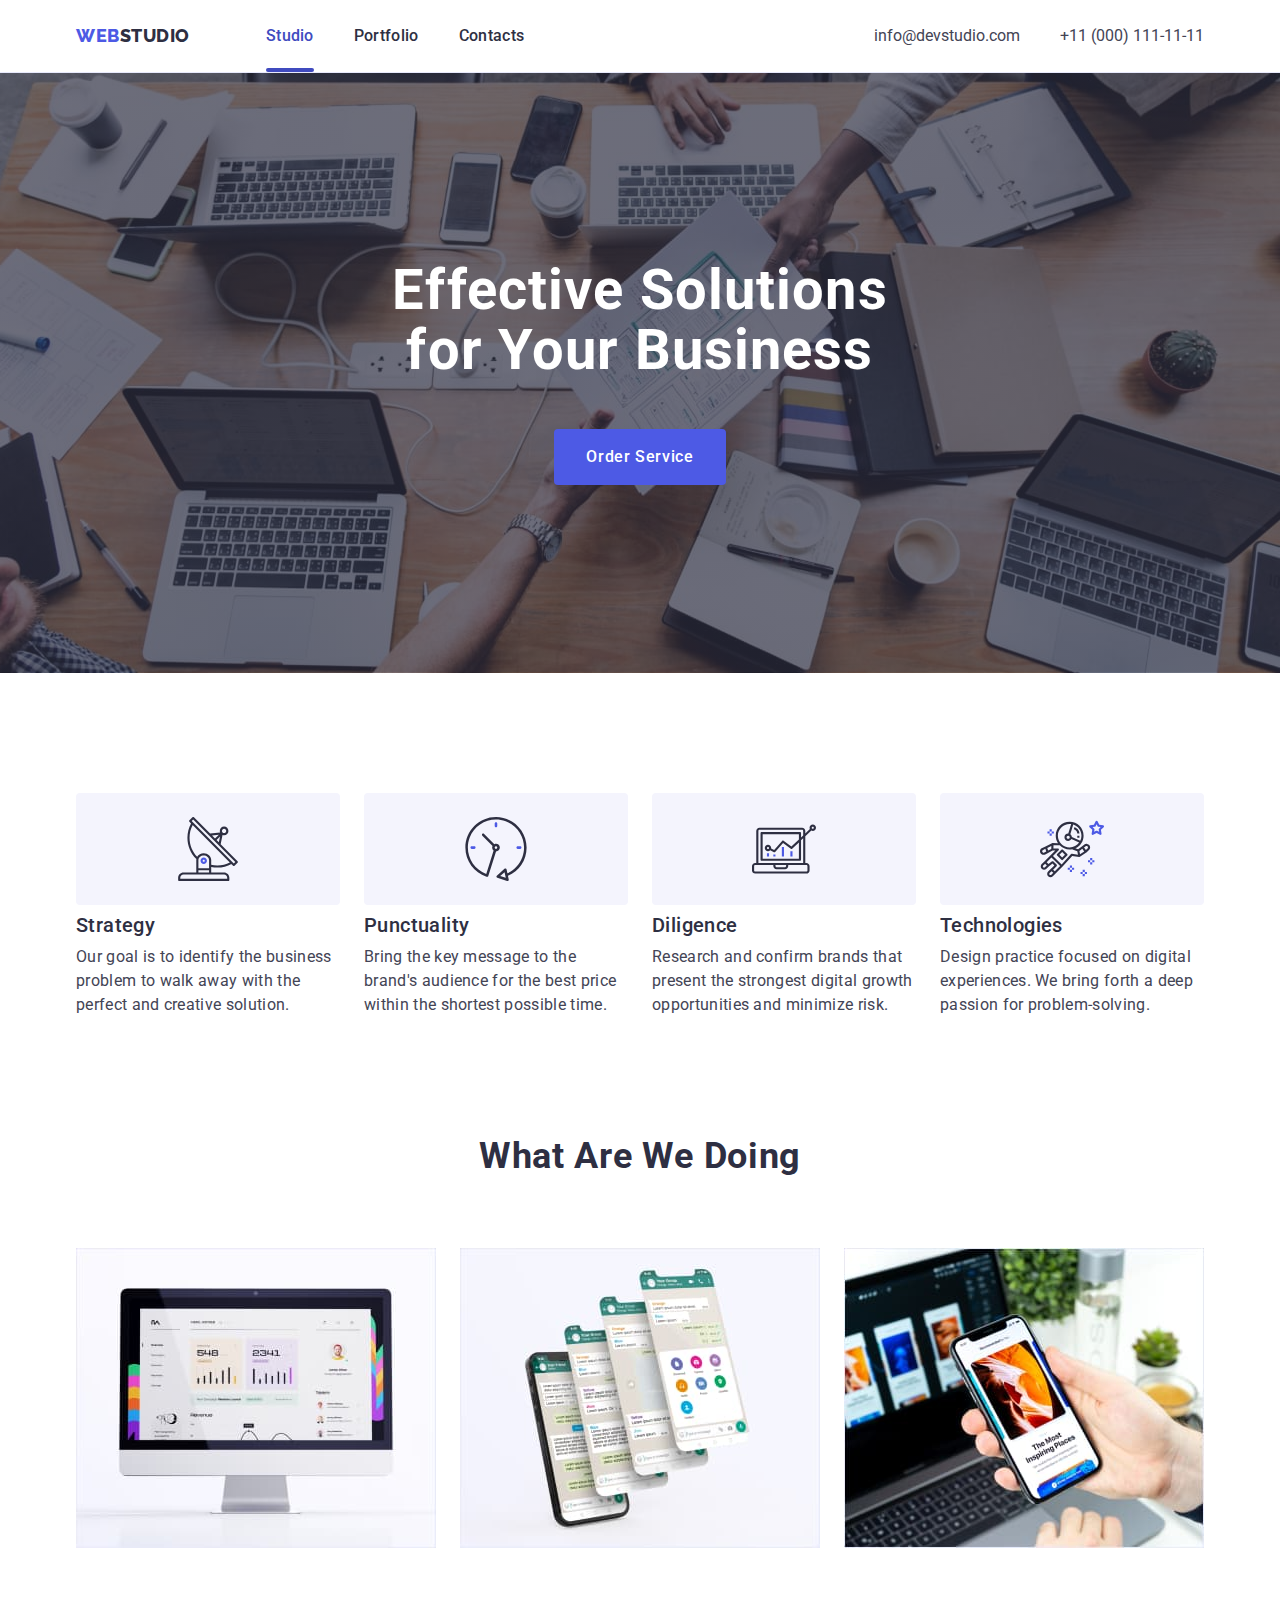
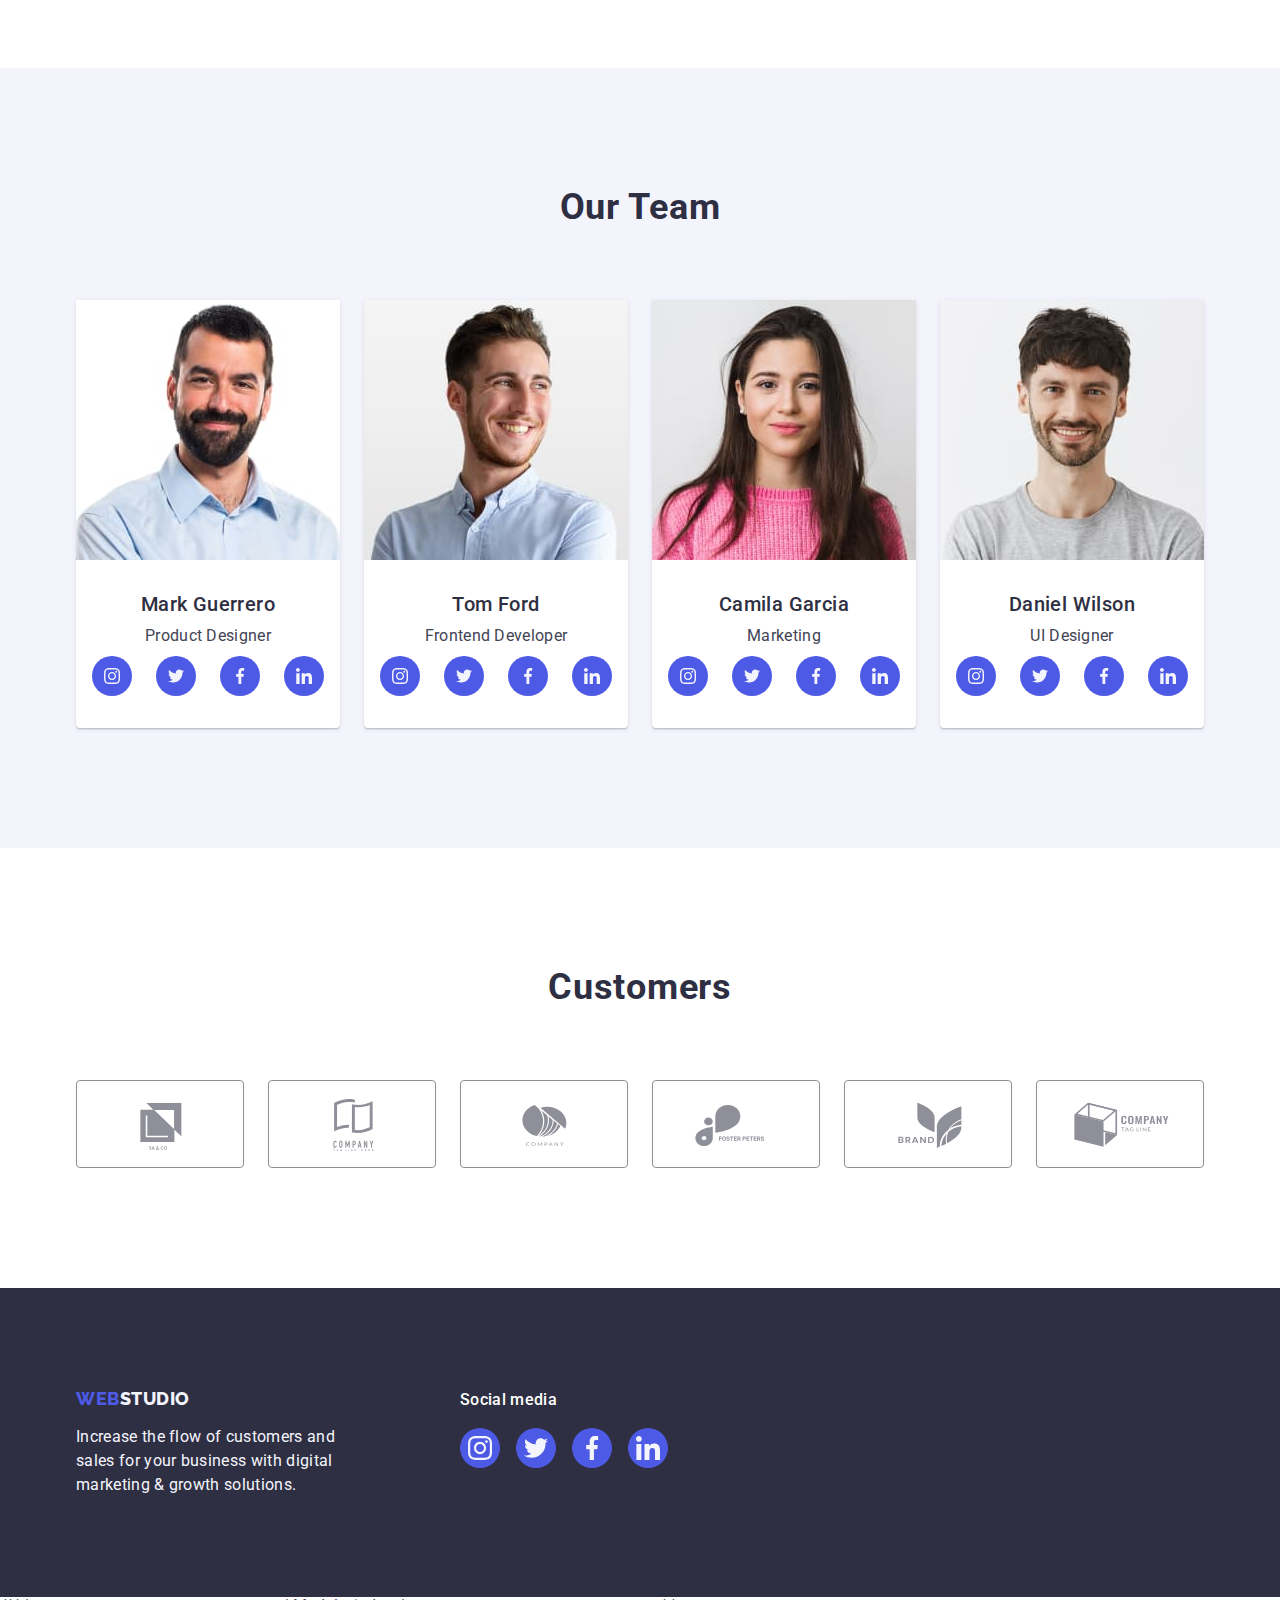
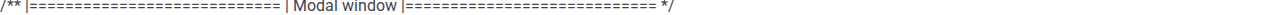
==== index.html @ df7f380c "Initial commit" ====
<!DOCTYPE html>
<html lang="en">
  <head>
    <meta charset="UTF-8" />
    <meta http-equiv="X-UA-Compatible" content="IE=edge" />
    <meta name="viewport" content="width=device-width, initial-scale=1.0" />
    <link
      rel="stylesheet"
      href="https://cdn.jsdelivr.net/npm/modern-normalize@1.1.0/modern-normalize.min.css"
    />
    <link rel="stylesheet" href="./css/styles.css" />
    <link rel="preconnect" href="https://fonts.googleapis.com" />
    <link rel="preconnect" href="https://fonts.gstatic.com" crossorigin />
    <link
      href="https://fonts.googleapis.com/css2?family=Raleway:wght@800&family=Roboto:wght@400;500;700&display=swap"
      rel="stylesheet"
    />
    <title>Document</title>
  </head>
  <body class="main-color">
    <!-- Шапка -->
    <header class="header">
      <div class="header-flex container">
        <nav class="header-nav-flex">
          <a class="logo link logo-header" href="./index.html"
            >Web<span class="logo-clr-dark">Studio</span></a
          >
          <ul class="list link header-item">
            <li class="header-item">
              <a class="link-style link current" href="./index.html">Studio</a>
            </li>
            <li class="header-item">
              <a class="link-style link" href="./portfolio.html">Portfolio</a>
            </li>
            <li class="header-item">
              <a class="link-style link" href="">Contacts</a>
            </li>
          </ul>
        </nav>

        <address>
          <ul class="list address">
            <li>
              <a class="adr-style link" href="mailto:info@devstudio.com"
                >info@devstudio.com</a
              >
            </li>
            <li>
              <a class="adr-style link" href="tel:+110001111111"
                >+11 (000) 111-11-11</a
              >
            </li>
          </ul>
        </address>
      </div>
    </header>
    <main>
      <!-- Банер -->
      <section class="hero">
        <div class="hero-block container">
          <h1 class="first-hdr">Effective Solutions for Your Business</h1>
          <button data-modal-open class="btn-hero" type="button">
            Order Service
          </button>
        </div>
      </section>
      <!-- Достоинства -->
      <section class="dignity">
        <div class="container">
          <h2 hidden>Dignity</h2>
          <ul class="list dignity-item">
            <li class="dignity-item-list">
              <div class="dignity-icons">
                <svg width="64" height="64">
                  <use href="./images/icons.svg#antenna"></use>
                </svg>
              </div>
              <h3 class="dignity-hdr">Strategy</h3>
              <p class="dignity-txt">
                Our goal is to identify the business problem to walk away with
                the perfect and creative solution.
              </p>
            </li>
            <li class="dignity-item-list">
              <div class="dignity-icons">
                <svg width="64" height="64">
                  <use href="./images/icons.svg#clock"></use>
                </svg>
              </div>
              <h3 class="dignity-hdr">Punctuality</h3>
              <p class="dignity-txt">
                Bring the key message to the brand's audience for the best price
                within the shortest possible time.
              </p>
            </li>
            <li class="dignity-item-list">
              <div class="dignity-icons">
                <svg width="64" height="64">
                  <use href="./images/icons.svg#diagram"></use>
                </svg>
              </div>
              <h3 class="dignity-hdr">Diligence</h3>
              <p class="dignity-txt">
                Research and confirm brands that present the strongest digital
                growth opportunities and minimize risk.
              </p>
            </li>
            <li class="dignity-item-list">
              <div class="dignity-icons">
                <svg width="64" height="64">
                  <use href="./images/icons.svg#astronaut"></use>
                </svg>
              </div>
              <h3 class="dignity-hdr">Technologies</h3>
              <p class="dignity-txt">
                Design practice focused on digital experiences. We bring forth a
                deep passion for problem-solving.
              </p>
            </li>
          </ul>
        </div>
      </section>
      <!-- Наши работы -->
      <section class="bgr-clr-first works">
        <div class="container">
          <h2 class="second-hdr">What are we doing</h2>
          <ul class="list list-works">
            <li class="list-works-item">
              <img src="./images/img1.jpg" alt="image1" width="360" />
            </li>
            <li class="list-works-item">
              <img src="./images/img2.jpg" alt="image2" width="360" />
            </li>
            <li class="list-works-item">
              <img src="./images/img3.jpg" alt="image3" width="360" />
            </li>
          </ul>
        </div>
      </section>
      <!-- Наша команда -->
      <section class="team-bgr">
        <div class="container team-container">
          <h2 class="second-hdr">Our Team</h2>
          <ul class="list team-list">
            <li class="team-item">
              <img src="./images/imgteam1.jpg" alt="img1" width="264" />
              <div class="work-card">
                <h3 class="team">Mark Guerrero</h3>
                <p class="team-job">Product Designer</p>
                <ul class="list social-list-icon">
                  <li class="social-icon-list">
                    <a class="link social-icon" href="">
                      <svg class="social-icon-svg" width="16" height="16">
                        <use href="./images/icons.svg#instagram"></use>
                      </svg>
                    </a>
                  </li>
                  <li class="social-icon-list">
                    <a class="link social-icon" href="">
                      <svg class="social-icon-svg" width="16" height="16">
                        <use href="./images/icons.svg#twitter"></use>
                      </svg>
                    </a>
                  </li>
                  <li class="social-icon-list">
                    <a class="link social-icon" href="">
                      <svg class="social-icon-svg" width="16" height="16">
                        <use href="./images/icons.svg#facebook"></use>
                      </svg>
                    </a>
                  </li>
                  <li class="social-icon-list">
                    <a class="link social-icon" href="">
                      <svg class="social-icon-svg" width="16" height="16">
                        <use href="./images/icons.svg#linkedin"></use>
                      </svg>
                    </a>
                  </li>
                </ul>
              </div>
            </li>
            <li class="team-item">
              <img src="./images/imgteam2.jpg" alt="img2" width="264" />
              <div class="work-card">
                <h3 class="team">Tom Ford</h3>
                <p class="team-job">Frontend Developer</p>
                <ul class="list social-list-icon">
                  <li class="social-icon-list">
                    <a class="link social-icon" href="">
                      <svg class="social-icon-svg" width="16" height="16">
                        <use href="./images/icons.svg#instagram"></use>
                      </svg>
                    </a>
                  </li>
                  <li class="social-icon-list">
                    <a class="link social-icon" href="">
                      <svg class="social-icon-svg" width="16" height="16">
                        <use href="./images/icons.svg#twitter"></use>
                      </svg>
                    </a>
                  </li>
                  <li class="social-icon-list">
                    <a class="link social-icon" href="">
                      <svg class="social-icon-svg" width="16" height="16">
                        <use href="./images/icons.svg#facebook"></use>
                      </svg>
                    </a>
                  </li>
                  <li class="social-icon-list">
                    <a class="link social-icon" href="">
                      <svg class="social-icon-svg" width="16" height="16">
                        <use href="./images/icons.svg#linkedin"></use>
                      </svg>
                    </a>
                  </li>
                </ul>
              </div>
            </li>
            <li class="team-item">
              <img src="./images/imgteam3.jpg" alt="img3" width="264" />
              <div class="work-card">
                <h3 class="team">Camila Garcia</h3>
                <p class="team-job">Marketing</p>
                <ul class="list social-list-icon">
                  <li class="social-icon-list">
                    <a class="link social-icon" href="">
                      <svg class="social-icon-svg" width="16" height="16">
                        <use href="./images/icons.svg#instagram"></use>
                      </svg>
                    </a>
                  </li>
                  <li class="social-icon-list">
                    <a class="link social-icon" href="">
                      <svg class="social-icon-svg" width="16" height="16">
                        <use href="./images/icons.svg#twitter"></use>
                      </svg>
                    </a>
                  </li>
                  <li class="social-icon-list">
                    <a class="link social-icon" href="">
                      <svg class="social-icon-svg" width="16" height="16">
                        <use href="./images/icons.svg#facebook"></use>
                      </svg>
                    </a>
                  </li>
                  <li class="social-icon-list">
                    <a class="link social-icon" href="">
                      <svg class="social-icon-svg" width="16" height="16">
                        <use href="./images/icons.svg#linkedin"></use>
                      </svg>
                    </a>
                  </li>
                </ul>
              </div>
            </li>
            <li class="team-item">
              <img src="./images/imgteam4.jpg" alt="img4" width="264" />
              <div class="work-card">
                <h3 class="team">Daniel Wilson</h3>
                <p class="team-job">UI Designer</p>
                <ul class="list social-list-icon">
                  <li class="social-icon-list">
                    <a class="link social-icon" href="">
                      <svg class="social-icon-svg" width="16" height="16">
                        <use href="./images/icons.svg#instagram"></use>
                      </svg>
                    </a>
                  </li>
                  <li class="social-icon-list">
                    <a class="link social-icon" href="">
                      <svg class="social-icon-svg" width="16" height="16">
                        <use href="./images/icons.svg#twitter"></use>
                      </svg>
                    </a>
                  </li>
                  <li class="social-icon-list">
                    <a class="link social-icon" href="">
                      <svg class="social-icon-svg" width="16" height="16">
                        <use href="./images/icons.svg#facebook"></use>
                      </svg>
                    </a>
                  </li>
                  <li class="social-icon-list">
                    <a class="link social-icon" href="">
                      <svg class="social-icon-svg" width="16" height="16">
                        <use href="./images/icons.svg#linkedin"></use>
                      </svg>
                    </a>
                  </li>
                </ul>
              </div>
            </li>
          </ul>
        </div>
      </section>
      <section class="customers">
        <div class="container">
          <h2 class="second-hdr">Customers</h2>
          <ul class="list customers-list">
            <li class="castomers-list-icon">
              <a class="link customers-icon" href="">
                <svg class="customers-svg" width="104" height="56">
                  <use href="./images/icons.svg#Company1"></use>
                </svg>
              </a>
            </li>
            <li class="castomers-list-icon">
              <a class="link customers-icon" href="">
                <svg class="customers-svg" width="104" height="56">
                  <use href="./images/icons.svg#Company2"></use>
                </svg>
              </a>
            </li>
            <li class="castomers-list-icon">
              <a class="link customers-icon" href="">
                <svg class="customers-svg" width="104" height="56">
                  <use href="./images/icons.svg#Company3"></use>
                </svg>
              </a>
            </li>
            <li class="castomers-list-icon">
              <a class="link customers-icon" href="">
                <svg class="customers-svg" width="104" height="56">
                  <use href="./images/icons.svg#Company4"></use>
                </svg>
              </a>
            </li>
            <li class="castomers-list-icon">
              <a class="link customers-icon" href="">
                <svg class="customers-svg" width="104" height="56">
                  <use href="./images/icons.svg#Company5"></use>
                </svg>
              </a>
            </li>
            <li class="castomers-list-icon">
              <a class="link customers-icon" href="">
                <svg class="customers-svg" width="104" height="56">
                  <use href="./images/icons.svg#Company6"></use>
                </svg>
              </a>
            </li>
          </ul>
        </div>
      </section>
    </main>
    <!-- Footer -->
    <footer class="footer-bgr">
      <div class="footer-container-style container">
        <div class="footer-style">
          <a class="logo link logo-ftr" href="./index.html"
            >Web<span class="logo-clr-light">Studio</span></a
          >
          <p class="ftr-text">
            Increase the flow of customers and sales for your business with
            digital marketing & growth solutions.
          </p>
        </div>
        <div>
          <p class="social-ftr">Social media</p>
          <ul class="list footer-social-list-icon">
            <li class="foter-social-icon-list">
              <a class="link footer-social-icon" href="">
                <svg class="svg" width="24" height="24">
                  <use href="./images/icons.svg#instagram"></use>
                </svg>
              </a>
            </li>
            <li class="foter-social-icon-list">
              <a class="link footer-social-icon" href="">
                <svg class="svg" width="24" height="24">
                  <use href="./images/icons.svg#twitter"></use>
                </svg>
              </a>
            </li>
            <li class="foter-social-icon-list">
              <a class="link footer-social-icon" href="">
                <svg class="svg" width="24" height="24">
                  <use href="./images/icons.svg#facebook"></use>
                </svg>
              </a>
            </li>
            <li class="foter-social-icon-list">
              <a class="link footer-social-icon" href="">
                <svg class="svg" width="24" height="24">
                  <use href="./images/icons.svg#linkedin"></use>
                </svg>
              </a>
            </li>
          </ul>
        </div>
      </div>
    </footer>
    /** 
    |============================ 
    | Modal window
    |============================ 
    */

    <div class="backdrop is-hidden" data-modal>
      <div class="modal">
        <button class="modal-btn-close" type="button" data-modal-close>
          <svg class="modal-btn-close-icon" width="8" height="8">
            <use href="./images/icons.svg#modal"></use>
          </svg>
        </button>
      </div>
    </div>
    <script src="./js/modal.js"></script>
  </body>
</html>
---- css/styles.css ----
:root {
  --logo-clr-blue: #4d5ae5;
  --main-color: #2e2f42;
  --second-color-site: #434455;
  --logo-clr-light: #f4f4fd;
  --bgrond-hdr: #fff;
  --second-color: #434455;
  --first-hdr-crl: #ffffff;
  --nav-hover: #404bbf;
  --btn-hero: #4d5ae5;
  --shadow-btn-hero: rgba(0, 0, 0, 0.15);
  --header-border: #e7e9fc;
  --btn-hero-text: #fff;
  --btn-hero-hover: #404bbf;
  --backgrnd-site: #fff;
  --portfolio-btn-txt: #4d5ae5;
  --portfolio-btn: #f4f4fd;
  --portfolio-btn-border: #e7e9fc;
  --portfolio-btn-hover-bgr: #404bbf;
  --portfolio-btn-hover-clr: #fff;
  --portfolio-btn-shadow-1: rgba(0, 0, 0, 0.1);
  --portfolio-btn-shadow-2: rgba(0, 0, 0, 0.08);
  --portfolio-btn-shadow-3: rgba(0, 0, 0, 0.12);
  --profect-cards-bgr: #fff;
  --portfolio-bgr: #fff;
  --project-cards-border: #e7e9fc;
  --gradient-hero: rgba(46, 47, 66, 0.7);
  --social-footer: #fff;
  --social-footer-icons: #f4f4fd;
  --social-icons-bgr: #4d5ae5;
  --timing-animatiom: 250ms cubic-bezier(0.4, 0, 0.2, 1);
}
body {
  font-family: 'Roboto', sans-serif;
  background-color: var(--backgrnd-site);
  color: var(--second-color-site);
}
.container {
  width: 1158px;
  padding-left: 15px;
  padding-right: 15px;
  margin-left: auto;
  margin-right: auto;
}
/* RESET */
.logo {
  text-decoration: none;
}
.list {
  text-decoration: none;
  list-style: none;
}
.link {
  text-decoration: none;
  color: currentColor;
}
.adr-style {
  text-decoration: none;
  font-style: normal;
}
h1,
h2,
h3,
h4,
h5,
h6,
p,
ul,
li {
  margin: 0;
  padding: 0;
}
img {
  display: block;
}
/* Header */
.logo {
  color: var(--logo-clr-blue);
  font-family: 'Raleway', sans-serif;
  font-weight: 800;
  font-size: 18px;
  line-height: 1.17;
  align-items: center;
  text-transform: uppercase;
  letter-spacing: 0.03em;
}
.logo-header {
  margin-right: 76px;
  padding: 24px 0;
}
.logo-clr-dark {
  color: var(--main-color);
  letter-spacing: 0.03em;
}

.header {
  background-color: var(--bgrond-hdr);
  border-bottom: 1px solid var(--header-border);
  box-shadow: 0px 2px 1px rgba(46, 47, 66, 0.08),
    0px 1px 1px rgba(46, 47, 66, 0.16), 0px 1px 6px rgba(46, 47, 66, 0.08);
}

.header-item {
  position: relative;
  list-style: none;
  font-weight: 500;
  font-size: 16px;
  line-height: 1.5;
  letter-spacing: 0.02em;
  display: flex;
  flex-direction: row;
  gap: 40px;
}

.link-style {
  color: var(--main-color);
  padding: 24px 0;
  transition: color var(--timing-animatiom);
}


.link-style:hover,
.link-style:focus {
  color: var(--nav-hover);
}
.link-style::after {
  content: '';
  position: absolute;
  bottom: 0;
  left: 0;
  display: block;
  width: 100%;
  height: 4px;
  border-radius: 4px;
  transition: color var(--timing-animatiom);
}

.link-style.current{
 color: var(--nav-hover);
}

.link-style.current::after,
.link-style:focus:after {
  background-color: var(--nav-hover);
}

.adr-style {
  padding: 24px 0;
  transition: color var(--timing-animatiom);
}

.address {
  color: var(--second-color-site);
  font-weight: 400;
  font-size: 16px;
  display: flex;
  gap: 40px;
}
.adr-style:hover,
.adr-style:focus {
  color: var(--nav-hover);
}

.header-flex {
  display: flex;
  justify-content: space-between;
  align-items: center;
}
.header-nav-flex {
  display: flex;
  flex-direction: row;
  align-items: center;
}

/* Hero */
.hero {
  padding: 188px 0;
  background-image: linear-gradient(
      rgba(46, 47, 66, 0.7),
      rgba(46, 47, 66, 0.7)
    ),
    url(../images/people-office.jpg);
  background-repeat: no-repeat;
  margin-left: auto;
  margin-right: auto;
  max-width: 1440px;
  background-position: center;
  background-size: cover;
}
.first-hdr {
  font-weight: 700;
  font-size: 56px;
  line-height: 1.07;
  color: var(--first-hdr-crl);
  max-width: 496px;
  text-align: center;
  letter-spacing: 0.02em;
  margin-bottom: 48px;
  margin-left: auto;
  margin-right: auto;
}
.btn-hero {
  background-color: var(--btn-hero);
  border: none;
  border-radius: 4px;
  cursor: pointer;
  color: var(--btn-hero-text);
  font-weight: 500;
  font-size: 16px;
  line-height: 24px;
  font-family: inherit;
  align-items: center;
  letter-spacing: 0.04em;
  display: block;
  padding: 16px 32px;
  gap: 10px;
  margin-right: auto;
  margin-left: auto;
  min-width: 169px;
  height: 56px;
  transition: background-color var(--timing-animatiom);
}
.btn-hero:hover,
.btn-hero:focus {
  background-color: var(--btn-hero-hover);
  border-radius: 4px;
  cursor: pointer;
  color: var(--btn-hero-text);
  font-weight: 500;
  font-size: 16px;
  line-height: 24px;
  font-family: inherit;
  align-items: center;
  letter-spacing: 0.04em;
}

/* Dignity */
.dignity {
  background-color: var(--first-hdr-crl);
  padding: 120px 0;
}

.dignity-hdr {
  font-weight: 500;
  font-size: 20px;
  line-height: 1.2;
  color: var(--main-color);
  letter-spacing: 0.02em;
  margin-bottom: 8px;
}
.dignity-txt {
  font-weight: 400;
  font-size: 16px;
  line-height: 1.5;
  letter-spacing: 0.02em;
  color: var(--second-color);
}

.dignity-item {
  display: flex;
  gap: 24px;
}
.dignity-item-list {
  width: calc((100% - 48px) / 3);
}
.dignity-icons {
  display: flex;
  justify-content: center;
  align-items: center;
  height: 112px;
  background: #f4f4fd;
  border-radius: 4px;
  margin-bottom: 8px;
}

/* Our works */
.list-works {
  display: flex;
  gap: 24px;
}
.second-hdr {
  font-weight: 700;
  font-size: 36px;
  line-height: 1.11;
  color: var(--main-color);
  text-align: center;
  letter-spacing: 0.02em;
  text-transform: capitalize;
  margin-bottom: 72px;
  line-height: 1.1;
}
.works {
  padding-bottom: 120px;
  background-color: var(--first-hdr-crl);
}
.list-works-item {
  width: calc((100% - 48px)) / 3;
}

/* Team */
.team-bgr {
  background-color: var(--logo-clr-light);

  padding: 120px 0;
}
.team-item {
  background-color: var(--first-hdr-crl);
  width: calc((100% - 72px) / 4);
  box-shadow: 0px 1px 6px rgba(46, 47, 66, 0.08),
    0px 1px 1px rgba(46, 47, 66, 0.16), 0px 2px 1px rgba(46, 47, 66, 0.08);
  border-radius: 0px 0px 4px 4px;
}

.team {
  font-weight: 500;
  font-size: 20px;
  line-height: 1.2;
  letter-spacing: 0.02em;
  color: var(--main-color);

  text-align: center;
  margin-bottom: 8px;
}
.team-job {
  font-weight: 400;
  font-size: 16px;
  line-height: 1.5;
  color: var(--second-color);
  letter-spacing: 0.02em;
  text-align: center;
  margin-bottom: 8px;
}
.team-list {
  display: flex;
  gap: 24px;
}

.work-card {
  padding: 32px 0;
}
.social-list-icon {
  display: flex;
  gap: 24px;
  justify-content: center;
  align-items: start;
}
.social-icon-list {
  color: #f4f4fd;
}
.social-icon {
  display: flex;
  border-radius: 50%;
  background-color: var(--social-icons-bgr);
  width: 40px;
  height: 40px;
  fill: currentColor;
  justify-content: center;
  align-items: center;
  transition: background-color var(--timing-animatiom);
}
.social-icon:hover,
.social-icon:focus {
  background-color: #404bbf;
}

/**
  |============================
  | Castomers
  |============================
*/
.customers {
  padding: 120px 0;
}
.customers-list {
  display: flex;
  gap: 24px;
  justify-content: center;
  align-items: flex-start;
}
.castomers-list-icon {
  fill: #8e8f99;
  width: calc((100% - 120px) / 6);
  height: 88px;
}
.customers-icon {
  width: 100%;
  height: 100%;
  fill: currentColor;
  justify-content: center;
  align-items: center;
  border: 1px solid #8e8f99;
  border-radius: 4px;
  display: flex;
  color: #8e8f99;
  transition: color var(--timing-animatiom);
}
.customers-svg {
  fill: currentColor;
}
.customers-icon:hover,
.customers-icon:focus {
  border-color: #404bbf;
  color: #404bbf;
}

/* Footer */
.footer-bgr {
  background-color: var(--main-color);
  padding: 100px 0;
}

.logo-clr-light {
  color: var(--logo-clr-light);
  letter-spacing: 0.03em;
}
.ftr-text {
  font-family: 'Roboto', sans-serif;
  font-weight: 400;
  font-size: 16px;
  line-height: 24px;
  color: var(--logo-clr-light);
  letter-spacing: 0.02em;
  width: 264px;
}

.logo-ftr {
  margin-bottom: 16px;
  display: inline-block;
}
.footer-container-style {
  display: flex;
  align-items: baseline;
  gap: 120px;
}
.footer-social {
  font-style: normal;
  font-weight: 500;
  font-size: 16px;
  line-height: 24px;
  letter-spacing: 0.02em;
  color: var(--social-footer);
  margin-bottom: 16px;
}

.footer-social-list-icon {
  display: flex;
  flex-direction: row;
  align-items: flex-start;
  padding: 0px;
  gap: 16px;
}

.footer-social-icon {
  display: flex;
  background-color: var(--social-icons-bgr);
  fill: var(--social-footer-icons);
  width: 40px;
  height: 40px;
  justify-content: center;
  align-items: center;
  border-radius: 50%;
  transition: background-color var(--timing-animatiom);;
}
.footer-social-icon:hover,
.footer-social-icon:focus {
  background: #31d0aa;
}
.social-ftr {
  font-style: normal;
  font-weight: 500;
  font-size: 16px;
  line-height: 24px;
  line-height: 1.5;
  letter-spacing: 0.02em;
  color: #ffffff;
  margin-bottom: 16px;
}
/* Portfolio */
.portfolio {
  background-color: var(--portfolio-bgr);
  padding: 96px 0 120px;
}

.btn-item {
  font-family: 'Roboto', sans-serif;
  color: var(--portfolio-btn-txt);
  font-weight: 500;
  font-size: 16px;
  line-height: 1.5;
  text-align: center;
  background-color: var(--portfolio-btn);
  border: 1px solid var(--portfolio-btn-border);
  border-radius: 4px;
  letter-spacing: 0.04em;
  cursor: pointer;
  padding: 12px 24px;
  transition: background-color var(--timing-animatiom),
  color var(--timing-animatiom),
  border var(--timing-animatiom),
  box-shadow var(--timing-animatiom);
}

.btn-item:hover,
.btn-item:focus {
  background: var(--portfolio-btn-hover-bgr);
  color: var(--portfolio-btn-hover-clr);
  box-shadow: 0px 3px 1px var(--portfolio-btn-shadow-1),
    0px 2px 1px var(--portfolio-btn-shadow-2),
    0px 2px 2px var(--portfolio-btn-shadow-3);
  border-radius: 4px;
  border: 1px solid transparent;
}

.btn-flex {
  display: flex;
  justify-content: center;
  margin-bottom: 72px;
  gap: 24px;
}

/* Project cards */
.project-cards-style {
  width: calc((100% - 48px) / 3);
}
.project-cards {
  font-weight: 500;
  font-size: 20px;
  line-height: 1.2;
  letter-spacing: 0.02em;
  color: var(--main-color);
  margin-bottom: 8px;
}
.project-cards-text {
  font-weight: 400;
  font-size: 16px;
  line-height: 1.5;
  color: var(--second-color);
  letter-spacing: 0.02em;
}
.project-cards-flex {
  display: flex;
}
.project-cards-flex-list {
  display: flex;
  flex-wrap: wrap;
  column-gap: 24px;
  row-gap: 48px;
}

.link-text {
  padding: 32px 16px;
  background-color: var(--profect-cards-bgr);
  border: 1px solid var(--project-cards-border);
  border-top: none;
}
.project-cards-link {
  display: block;
  transition: box-shadow var(--timing-animatiom);
}
.project-cards-link:hover,
.project-cards-link:focus {
  box-shadow: 0px 1px 6px rgba(46, 47, 66, 0.08),
    0px 1px 1px rgba(46, 47, 66, 0.16), 0px 2px 1px rgba(46, 47, 66, 0.08);
}

/* Overlay */
.overlay {
  position: relative;
  overflow: hidden;
}

.project-cards-link:hover .overlay-label {
  transform: translateY(0);
}
.overlay-label {
  position: absolute;
  left: 0px;
  top: 0px;
  width: 100%;
  height: 100%;

  transform: translateY(100%);
  transition: transform var(--timing-animatiom);
  background: #4d5ae5;

  font-weight: 400;
  font-size: 16px;
  line-height: 1.5;
  letter-spacing: 0.02em;
  color: var(--portfolio-btn);
  padding-top: 40px;
  padding-left: 32px;
  padding-right: 32px;
}

/**
  |============================
  | Modal window
  |============================
*/
.backdrop {
  position: fixed;
  left: 0px;
  top: 0px;
  z-index: 100;
  width: 100%;
  height: 100%;
  opacity: 1;
  transition: opacity var(--timing-animatiom),
    visibility var(--timing-animatiom);
  background: rgba(46, 47, 66, 0.4);
}
.backdrop.is-hidden {
  opacity: 0;
  visibility: hidden;
  pointer-events: none;
}
.modal {
  position: absolute;
  width: 408px;
  height: 576px;
  left: 50%;
  top: 50%;
  transform: translate(-50%, -50%) scale(1);
  background: #fcfcfc;
  box-shadow: 0px 1px 1px rgba(0, 0, 0, 0.14), 0px 1px 3px rgba(0, 0, 0, 0.12),
    0px 2px 1px rgba(0, 0, 0, 0.2);
  border-radius: 4px;
  transition: transform var(--timing-animatiom);
}
.modal-btn-close {
  position: absolute;
  top: 24px;
  right: 24px;
  background: #e7e9fc;
  border: 1px solid rgba(0, 0, 0, 0.1);
  border-radius: 50%;
  width: 24px;
  height: 24px;
  display: flex;
  justify-content: center;
  align-items: center;
  transition: transform var(--timing-animatiom);
  cursor: pointer;
}
.modal-btn-close:hover,
.modal-btn-close:focus {
  background: #404bbf;
  fill: var(--social-footer);
}
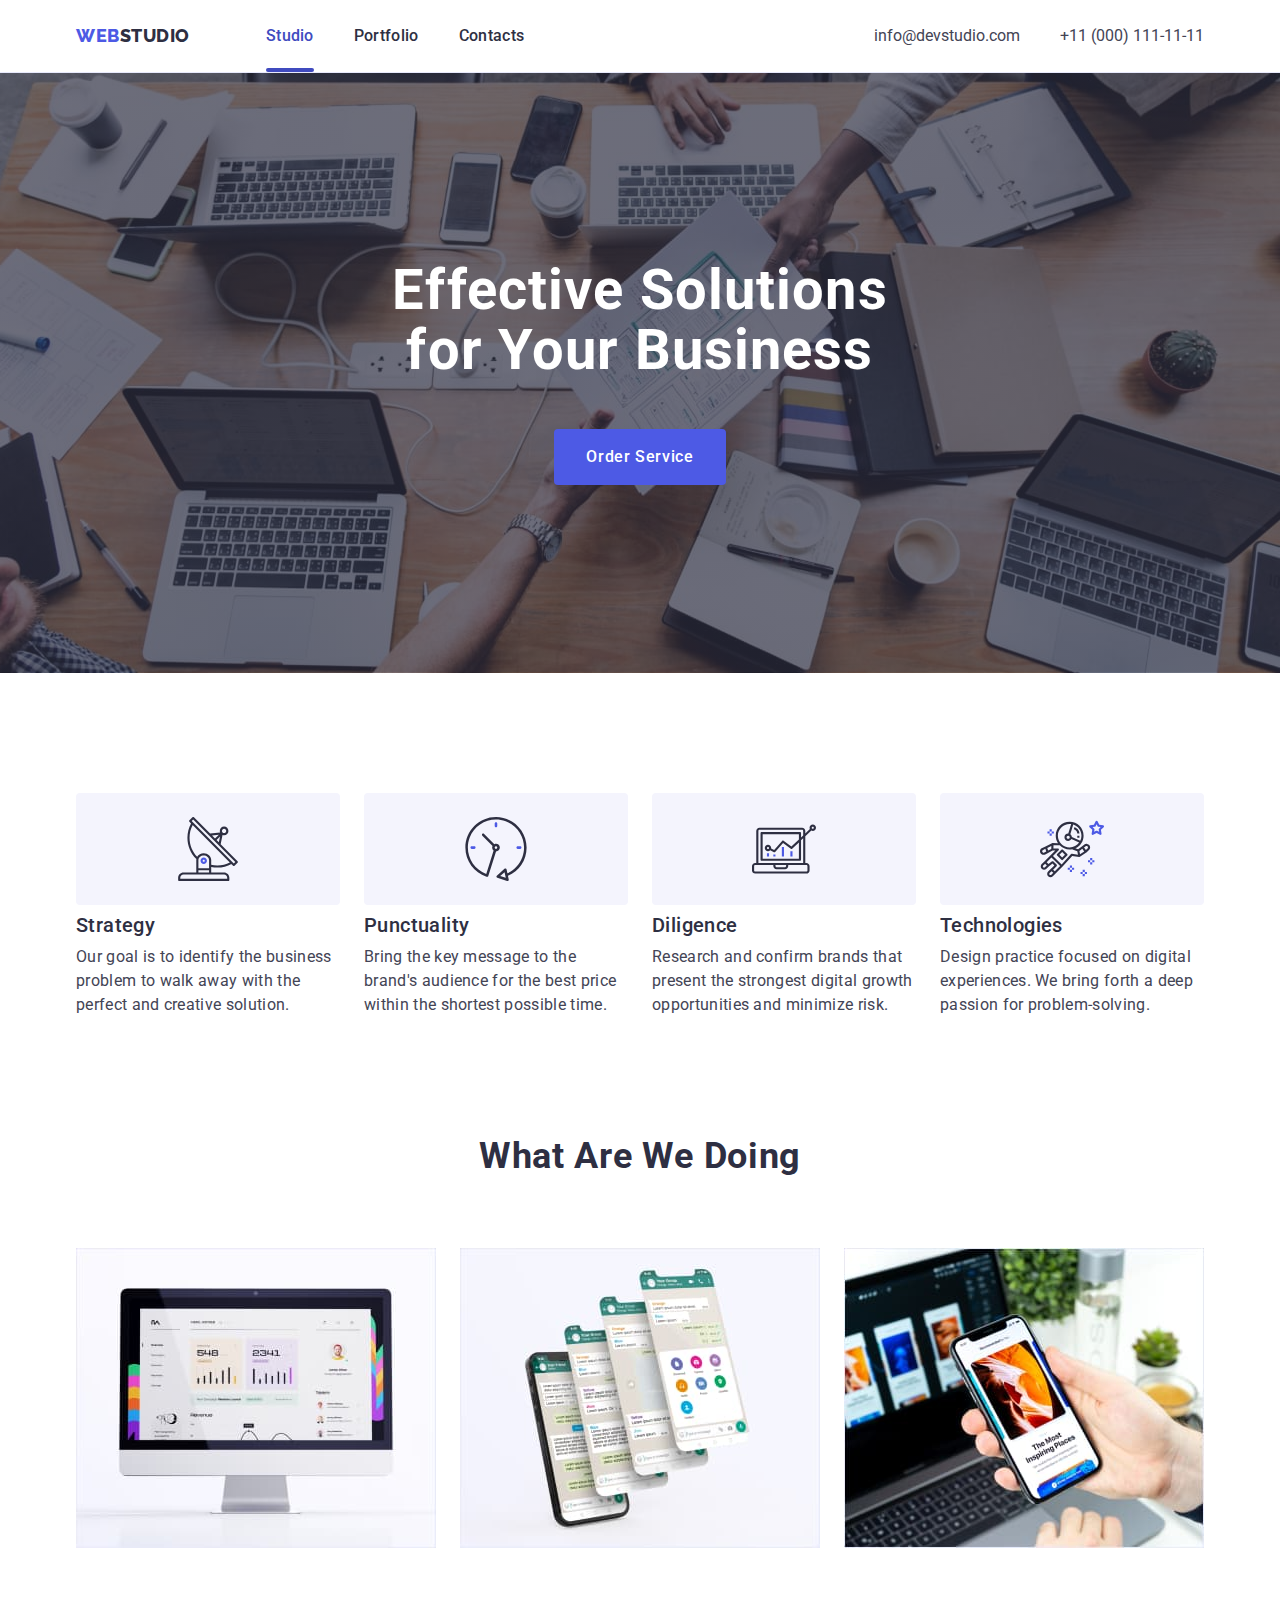
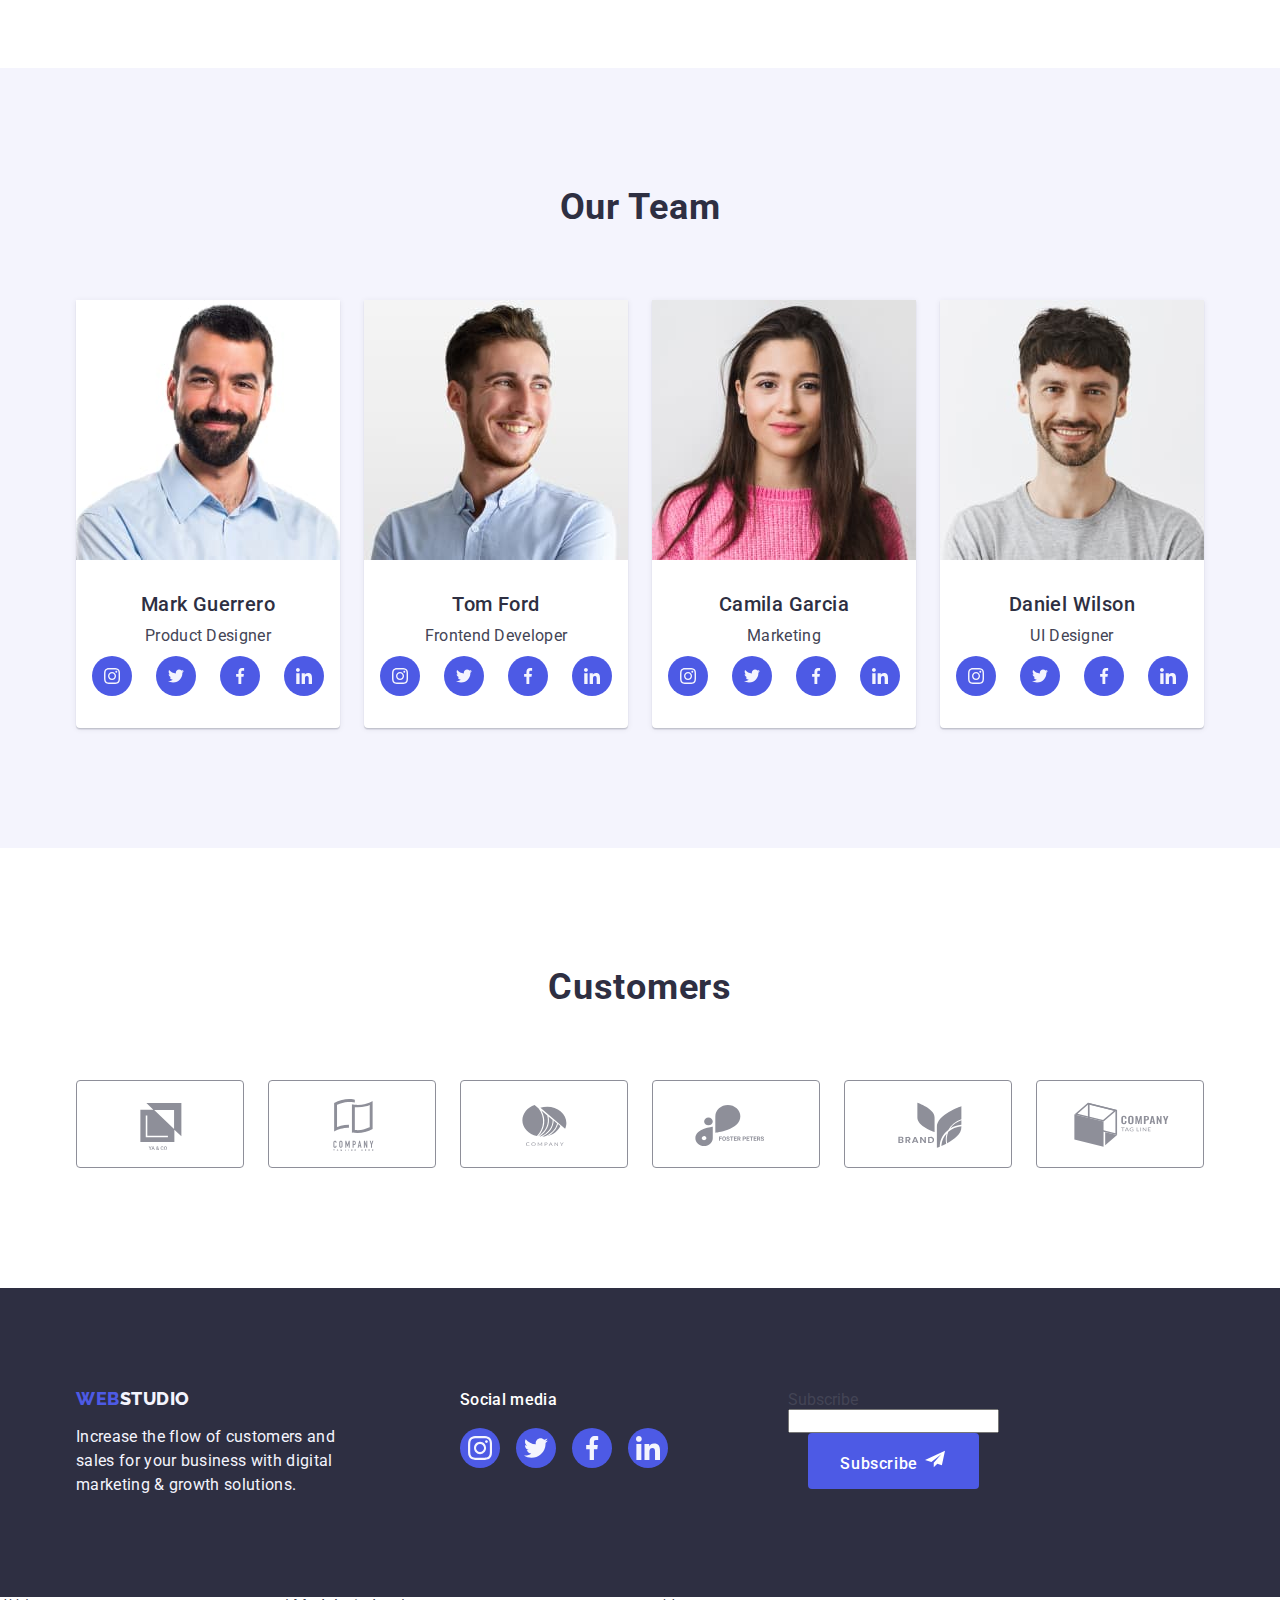
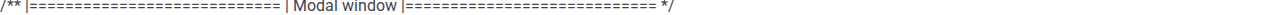
==== commit b9843783: "1" ====
--- a/index.html
+++ b/index.html
@@ -388,13 +388,22 @@
             </li>
           </ul>
         </div>
+        <div>
+          <p>Subscribe</p>
+          <label>
+            <input type="email" />
+          </label>
+          <button class="btn-hero" type="submit">
+            Subscribe
+            <svg class="" width="24" height="20">
+              <use href="./images/icons.svg#subscribe"></use>
+            </svg>
+          </button>
+        </div>
       </div>
     </footer>
-    /** 
-    |============================ 
-    | Modal window
-    |============================ 
-    */
+    /** |============================ | Modal window
+    |============================ */
 
     <div class="backdrop is-hidden" data-modal>
       <div class="modal">
@@ -403,6 +412,38 @@
             <use href="./images/icons.svg#modal"></use>
           </svg>
         </button>
+        <strong>Leave your contacts and we will call you back</strong>
+        <form name="modal-form">
+          <label for="Name">Name</label>
+          <div>
+            <input type="text" name="Name" />
+            <svg class="modal-icon" width="12" height="12">
+              <use href="./images/icons.svg#person"></use>
+            </svg>
+          </div>
+          <label for="Phone">Phone</label>
+          <div>
+            <input type="tel" name="Phone" />
+            <svg class="modal-icon" width="13" height="13">
+              <use href="./images/icons.svg#phone"></use>
+            </svg>
+          </div>
+          <label for="Email">Email</label>
+          <div>
+            <input type="email" name="Email" />
+            <svg class="modal-icon" width="15" height="12">
+              <use href="./images/icons.svg#email"></use>
+            </svg>
+          </div>
+          <label for="Comment">Comment</label>
+          <textarea name="Comment" rows="5" placeholder="Text input"></textarea>
+          <label for="">
+            <input type="checkbox" />
+            <span>I accept the terms and conditions of the</span>
+            <a href="">Privacy Policy</a>
+          </label>
+          <button class="btn-hero" type="submit">Send</button>
+        </form>
       </div>
     </div>
     <script src="./js/modal.js"></script>
--- a/css/styles.css
+++ b/css/styles.css
@@ -118,7 +118,6 @@
   transition: color var(--timing-animatiom);
 }
 
-
 .link-style:hover,
 .link-style:focus {
   color: var(--nav-hover);
@@ -135,8 +134,8 @@
   transition: color var(--timing-animatiom);
 }
 
-.link-style.current{
- color: var(--nav-hover);
+.link-style.current {
+  color: var(--nav-hover);
 }
 
 .link-style.current::after,
@@ -459,7 +458,7 @@
   justify-content: center;
   align-items: center;
   border-radius: 50%;
-  transition: background-color var(--timing-animatiom);;
+  transition: background-color var(--timing-animatiom);
 }
 .footer-social-icon:hover,
 .footer-social-icon:focus {
@@ -495,9 +494,8 @@
   cursor: pointer;
   padding: 12px 24px;
   transition: background-color var(--timing-animatiom),
-  color var(--timing-animatiom),
-  border var(--timing-animatiom),
-  box-shadow var(--timing-animatiom);
+    color var(--timing-animatiom), border var(--timing-animatiom),
+    box-shadow var(--timing-animatiom);
 }
 
 .btn-item:hover,
@@ -648,3 +646,21 @@
   background: #404bbf;
   fill: var(--social-footer);
 }
+.label {
+  display: flex;
+  flex-direction: column;
+  align-items: flex-start;
+  padding: 0px;
+  gap: 8px;
+
+  position: absolute;
+  width: 360px;
+  height: 336px;
+  left: 540px;
+  top: 192px;
+
+  border-radius: 4px;
+}
+.modal-icon {
+  fill: var(--main-color);
+}
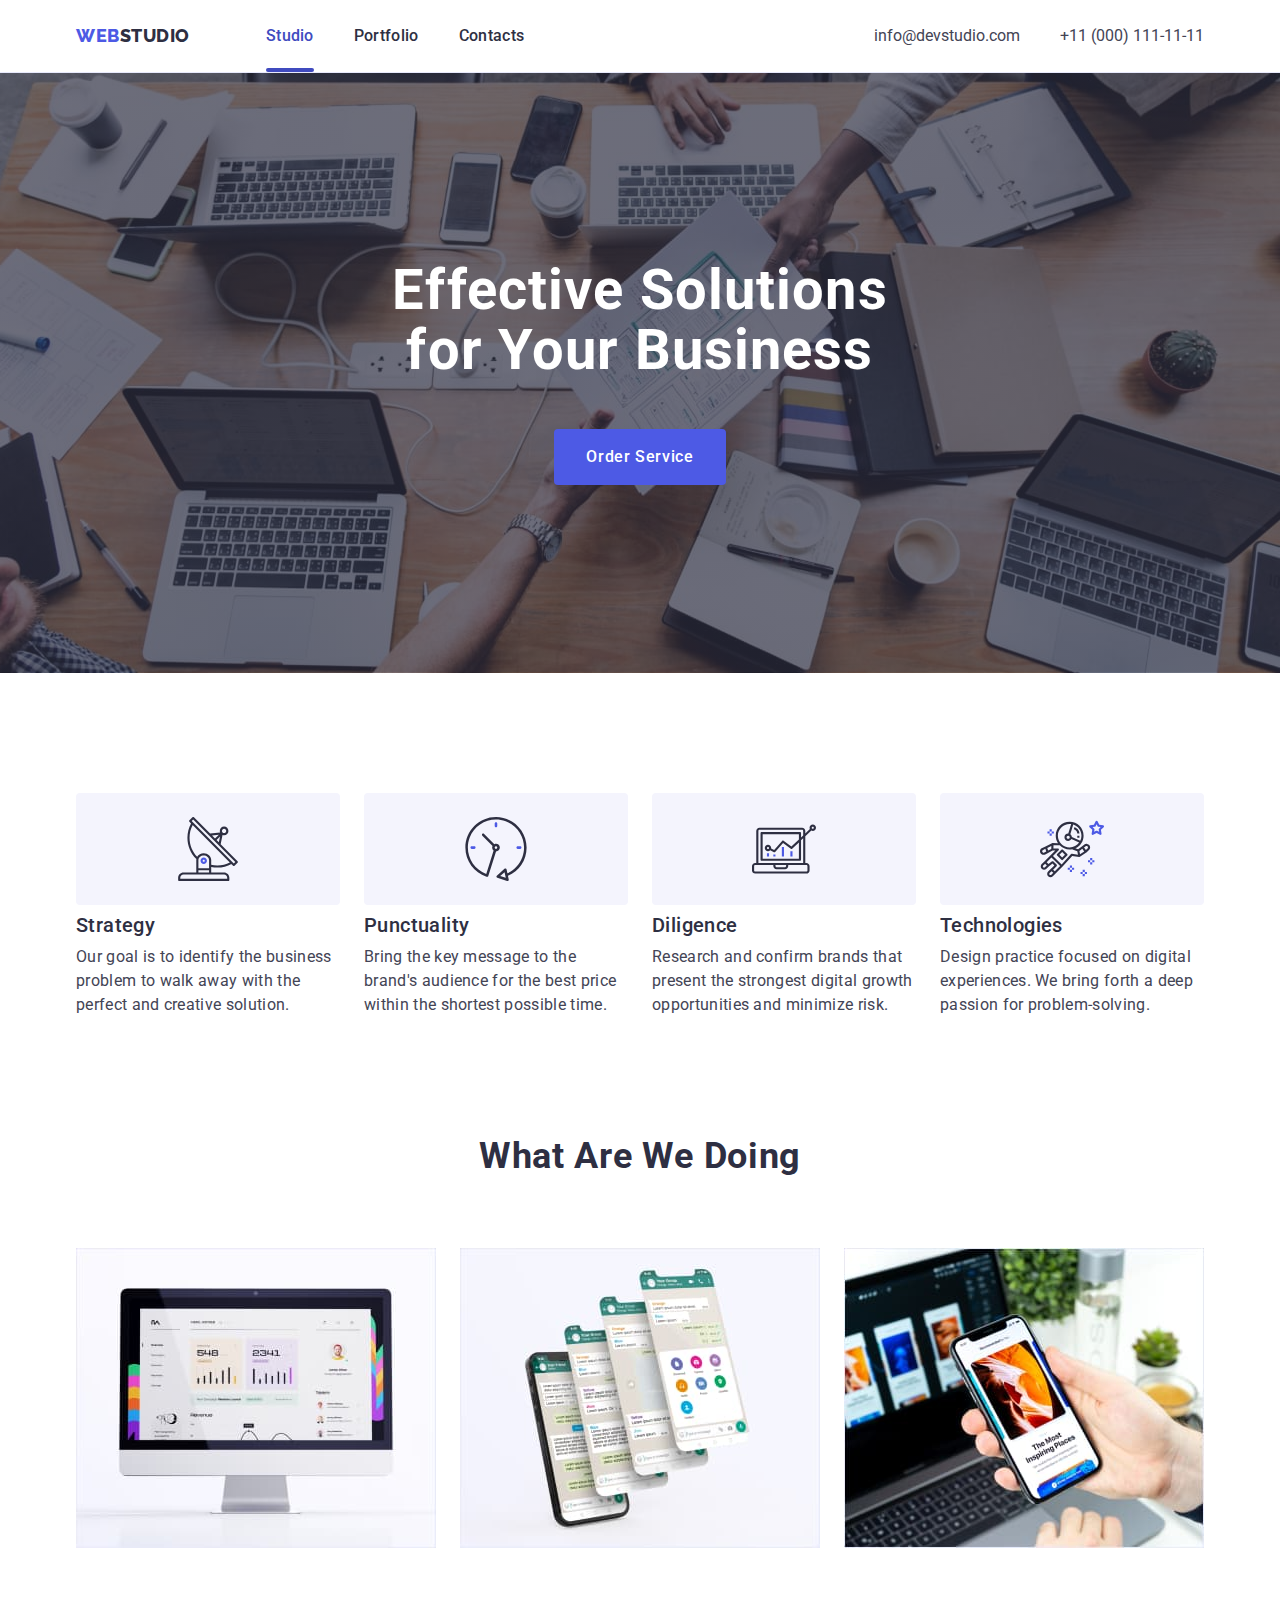
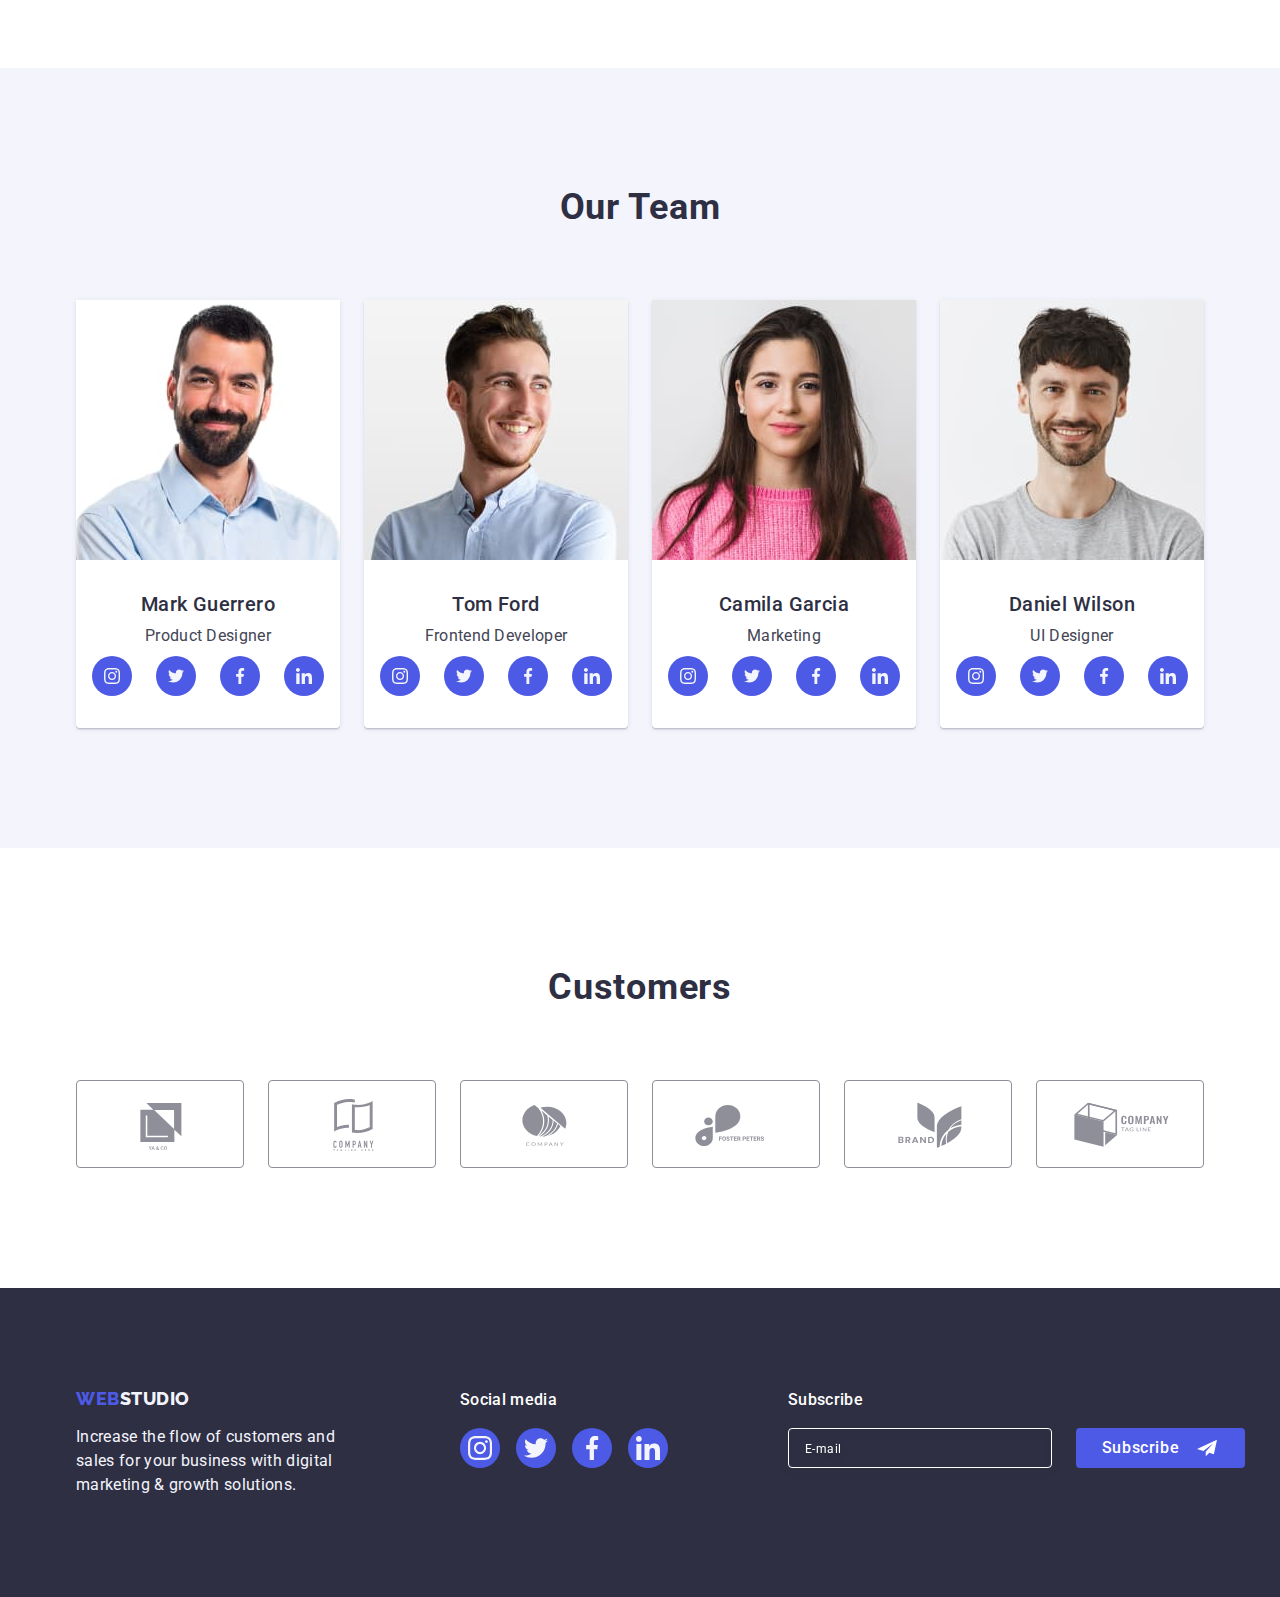
==== commit 8b3bf594: "дз6" ====
--- a/index.html
+++ b/index.html
@@ -389,21 +389,27 @@
           </ul>
         </div>
         <div>
-          <p>Subscribe</p>
-          <label>
-            <input type="email" />
+          <p class="social-ftr">Subscribe</p>
+        <form class="subscribe-box">
+            <label>
+            <input class="ftr-input"
+             type="email"
+             required
+              pattern="^(?=.*\d)(?=.*[a-z])(?=.*[A-Z])(?!.*\s).*$/" 
+            placeholder="E-mail"/>
           </label>
-          <button class="btn-hero" type="submit">
-            Subscribe
-            <svg class="" width="24" height="20">
+          <button class="btn-hero btn-ftr" type="submit">Subscribe<svg class="" width="24" height="20">
               <use href="./images/icons.svg#subscribe"></use>
             </svg>
           </button>
+        </form>
         </div>
       </div>
     </footer>
-    /** |============================ | Modal window
-    |============================ */
+
+    <!-- /** |============================ 
+    | Modal window
+    |============================ */ -->
 
     <div class="backdrop is-hidden" data-modal>
       <div class="modal">
@@ -412,37 +418,69 @@
             <use href="./images/icons.svg#modal"></use>
           </svg>
         </button>
-        <strong>Leave your contacts and we will call you back</strong>
+        <strong class="modal-title"
+          >Leave your contacts and we will call you back</strong
+        >
         <form name="modal-form">
-          <label for="Name">Name</label>
-          <div>
-            <input type="text" name="Name" />
-            <svg class="modal-icon" width="12" height="12">
+          <label class="modal-label" for="Name">Name</label>
+          <div class="modal-field">
+            <input
+              class="modal-input"
+              type="text"
+              name="Name"
+              required
+              minlength="2"
+              pattern="^[a-zA-Zа-яА-Я]+$"
+            />
+            <svg class="modal-icon" width="18" height="24">
               <use href="./images/icons.svg#person"></use>
             </svg>
           </div>
-          <label for="Phone">Phone</label>
-          <div>
-            <input type="tel" name="Phone" />
-            <svg class="modal-icon" width="13" height="13">
+          <label class="modal-label" for="Phone">Phone</label>
+          <div class="modal-field">
+            <input
+              class="modal-input"
+              type="tel"
+              name="Phone"
+              required
+              minlength="12"
+              maxlength="12"
+            />
+            <svg class="modal-icon" width="18" height="24">
               <use href="./images/icons.svg#phone"></use>
             </svg>
           </div>
-          <label for="Email">Email</label>
-          <div>
-            <input type="email" name="Email" />
-            <svg class="modal-icon" width="15" height="12">
+          <label class="modal-label" for="Email">Email</label>
+          <div class="modal-field">
+            <input
+              class="modal-input"
+              type="email"
+              name="Email"
+              required
+              pattern="^(?=.*\d)(?=.*[a-z])(?=.*[A-Z])(?!.*\s).*$/"
+            />
+            <svg class="modal-icon" width="18" height="24">
               <use href="./images/icons.svg#email"></use>
             </svg>
           </div>
-          <label for="Comment">Comment</label>
-          <textarea name="Comment" rows="5" placeholder="Text input"></textarea>
-          <label for="">
-            <input type="checkbox" />
-            <span>I accept the terms and conditions of the</span>
-            <a href="">Privacy Policy</a>
+          <label class="modal-label" for="Comment">Comment</label>
+          <textarea class="modal-form-message"
+          name="Comment"
+           rows="5" 
+           placeholder="Text input"
+           ></textarea>
+          <label class="checboxed">
+            <input class="modal-agreement" type="checkbox" />
+            <svg class="modal-cheked-icon" width="16" height="16">
+              <use class="modal-agreement-icon-uncheked" href="./images/icons.svg#icon-uncheked"></use>
+              <use class="modal-agreement-icon-cheked" href="./images/icons.svg#icon-checked"></use>
+            </svg>
+            <span class="modal-privacy">I accept the terms and conditions of the
+              <a class="link-modal" href="">Privacy Policy</a>
+            </span>
+            
           </label>
-          <button class="btn-hero" type="submit">Send</button>
+          <button class="btn-modal" type="submit">Send</button>
         </form>
       </div>
     </div>
--- a/css/styles.css
+++ b/css/styles.css
@@ -29,6 +29,8 @@
   --social-footer-icons: #f4f4fd;
   --social-icons-bgr: #4d5ae5;
   --timing-animatiom: 250ms cubic-bezier(0.4, 0, 0.2, 1);
+  --modal-label: #8e8f99;
+  --modal-input: rgba(46, 47, 66, 0.4);
 }
 body {
   font-family: 'Roboto', sans-serif;
@@ -206,7 +208,7 @@
   color: var(--btn-hero-text);
   font-weight: 500;
   font-size: 16px;
-  line-height: 24px;
+  line-height: 1.5;
   font-family: inherit;
   align-items: center;
   letter-spacing: 0.04em;
@@ -227,7 +229,7 @@
   color: var(--btn-hero-text);
   font-weight: 500;
   font-size: 16px;
-  line-height: 24px;
+  line-height: 1.5;
   font-family: inherit;
   align-items: center;
   letter-spacing: 0.04em;
@@ -473,6 +475,42 @@
   letter-spacing: 0.02em;
   color: #ffffff;
   margin-bottom: 16px;
+}
+.ftr-input{
+  width: 264px;
+  height: 40px;
+  background-color: transparent;
+  border: 1px solid var(--backgrnd-site);
+filter: drop-shadow(0px 4px 4px rgba(0, 0, 0, 0.15));
+border-radius: 4px;
+padding-left: 16px;
+padding-right: 16px;
+color: var(--btn-hero-text);
+}
+.ftr-input::placeholder{
+  font-style: normal;
+font-weight: 400;
+font-size: 12px;
+line-height: 2;
+letter-spacing: 0.04em;
+color: var(--btn-hero-text);
+}
+.subscribe-box{
+  display: flex;
+  align-items: center;
+  gap: 24px;
+}
+.btn-ftr{
+  display: flex;
+  gap: 16px;
+  padding: 8px 24px;
+  width: 165px;
+  height: 40px;
+  flex-direction: row;
+  justify-content: center;
+  flex: none;
+order: 0;
+flex-grow: 0;
 }
 /* Portfolio */
 .portfolio {
@@ -616,7 +654,8 @@
 .modal {
   position: absolute;
   width: 408px;
-  height: 576px;
+  height: 584px;
+  padding: 0 24px;
   left: 50%;
   top: 50%;
   transform: translate(-50%, -50%) scale(1);
@@ -663,4 +702,166 @@
 }
 .modal-icon {
   fill: var(--main-color);
-}
+  position: absolute;
+  top: 8px;
+  left: 16px;
+  transition: fill var(--timing-animatiom);
+}
+.modal-title {
+  display: block;
+  margin-top: 72px;
+  margin-bottom: 16px;
+
+  font-style: normal;
+  font-weight: 500;
+  font-size: 16px;
+  line-height: 1.5;
+
+  text-align: center;
+  letter-spacing: 0.02em;
+
+  color: var(--main-color);
+}
+.modal-label {
+  display: block;
+  margin-bottom: 4px;
+  font-style: normal;
+  font-weight: 400;
+  font-size: 12px;
+  line-height: 1.17;
+  letter-spacing: 0.04em;
+
+  color: var(--modal-label);
+}
+.modal-field {
+  position: relative;
+  margin-bottom: 8px;
+}
+.modal-input {
+  width: 100%;
+  height: 40px;
+  padding: 0 38px;
+  border: 1px solid var(--modal-input);
+  border-radius: 4px;
+  outline: none;
+  transition: border var(--timing-animatiom);
+}
+.modal-input:focus,
+.modal-input:hover {
+  border: 1px solid var(--btn-hero);
+}
+.modal-input:focus + .modal-icon,
+.modal-input:hover + .modal-icon {
+  fill: var(--btn-hero);
+}
+.modal-form-message {
+  position: relative;
+  width: 100%;
+  resize: none;
+  height: 120px;
+  border: 1px solid var(--modal-input);
+  border-radius: 4px;
+  outline: none;
+  transition: border var(--timing-animatiom);
+  margin-bottom: 16px;
+}
+.modal-form-message:focus,
+.modal-form-message:hover {
+  outline: none;
+  border: 1px solid var(--btn-hero);
+}
+
+.modal-form-message::placeholder {
+  position: absolute;
+  left: 16px;
+  top: 8px;
+
+  font-style: normal;
+  font-weight: 400;
+  font-size: 12px;
+  line-height: 1.17;
+  letter-spacing: 0.04em;
+  color: var(--modal-input);
+}
+.modal-privacy {
+  font-style: normal;
+  font-weight: 400;
+  font-size: 12px;
+  line-height: 1.17;
+  letter-spacing: 0.04em;
+  color: var(--modal-input);
+}
+.link-modal {
+  font-style: normal;
+  font-weight: 400;
+  font-size: 12px;
+  line-height: 1.17;
+  letter-spacing: 0.04em;
+  color: var(--btn-hero);
+}
+.checboxed {
+   position: relative;
+  display: flex;
+  margin-bottom: 24px;
+  align-items: center;
+  padding: 0px;
+  gap: 8px;
+}
+.btn-modal {
+  display: block;
+  background-color: var(--btn-hero);
+  border: none;
+  border-radius: 4px;
+  cursor: pointer;
+  color: var(--btn-hero-text);
+  font-weight: 500;
+  font-size: 16px;
+  line-height: 24px;
+  align-items: center;
+  letter-spacing: 0.04em;
+  padding: 16px 32px;
+  margin-right: auto;
+  margin-left: auto;
+  min-width: 169px;
+  height: 56px;
+  box-shadow: 0px 4px 4px rgba(0, 0, 0, 0.15);
+  transition: background-color var(--timing-animatiom),
+    color var(--timing-animatiom), border var(--timing-animatiom),
+    box-shadow var(--timing-animatiom);
+}
+.btn-modal:hover,
+.btn-modal:focus {
+  background-color: var(--btn-hero-hover);
+  border-radius: 4px;
+  cursor: pointer;
+  color: var(--btn-hero-text);
+  font-weight: 500;
+  font-size: 16px;
+  line-height: 24px;
+  align-items: center;
+  letter-spacing: 0.04em;
+}
+.modal-agreement {
+  appearance: none;
+}
+.modal-cheked-icon{
+  cursor: pointer;
+}
+.modal-agreement-icon-uncheked{
+  opacity: 1;
+  transition: var(--timing-animatiom);
+}
+
+.modal-agreement:checked + .modal-cheked-icon > .modal-agreement-icon-uncheked{
+opacity: 0;
+}
+.modal-agreement-icon-cheked{
+  opacity: 0;
+  transition: var(--timing-animatiom);
+}
+
+.modal-agreement:checked + .modal-cheked-icon > .modal-agreement-icon-cheked{
+opacity: 1;
+}
+
+
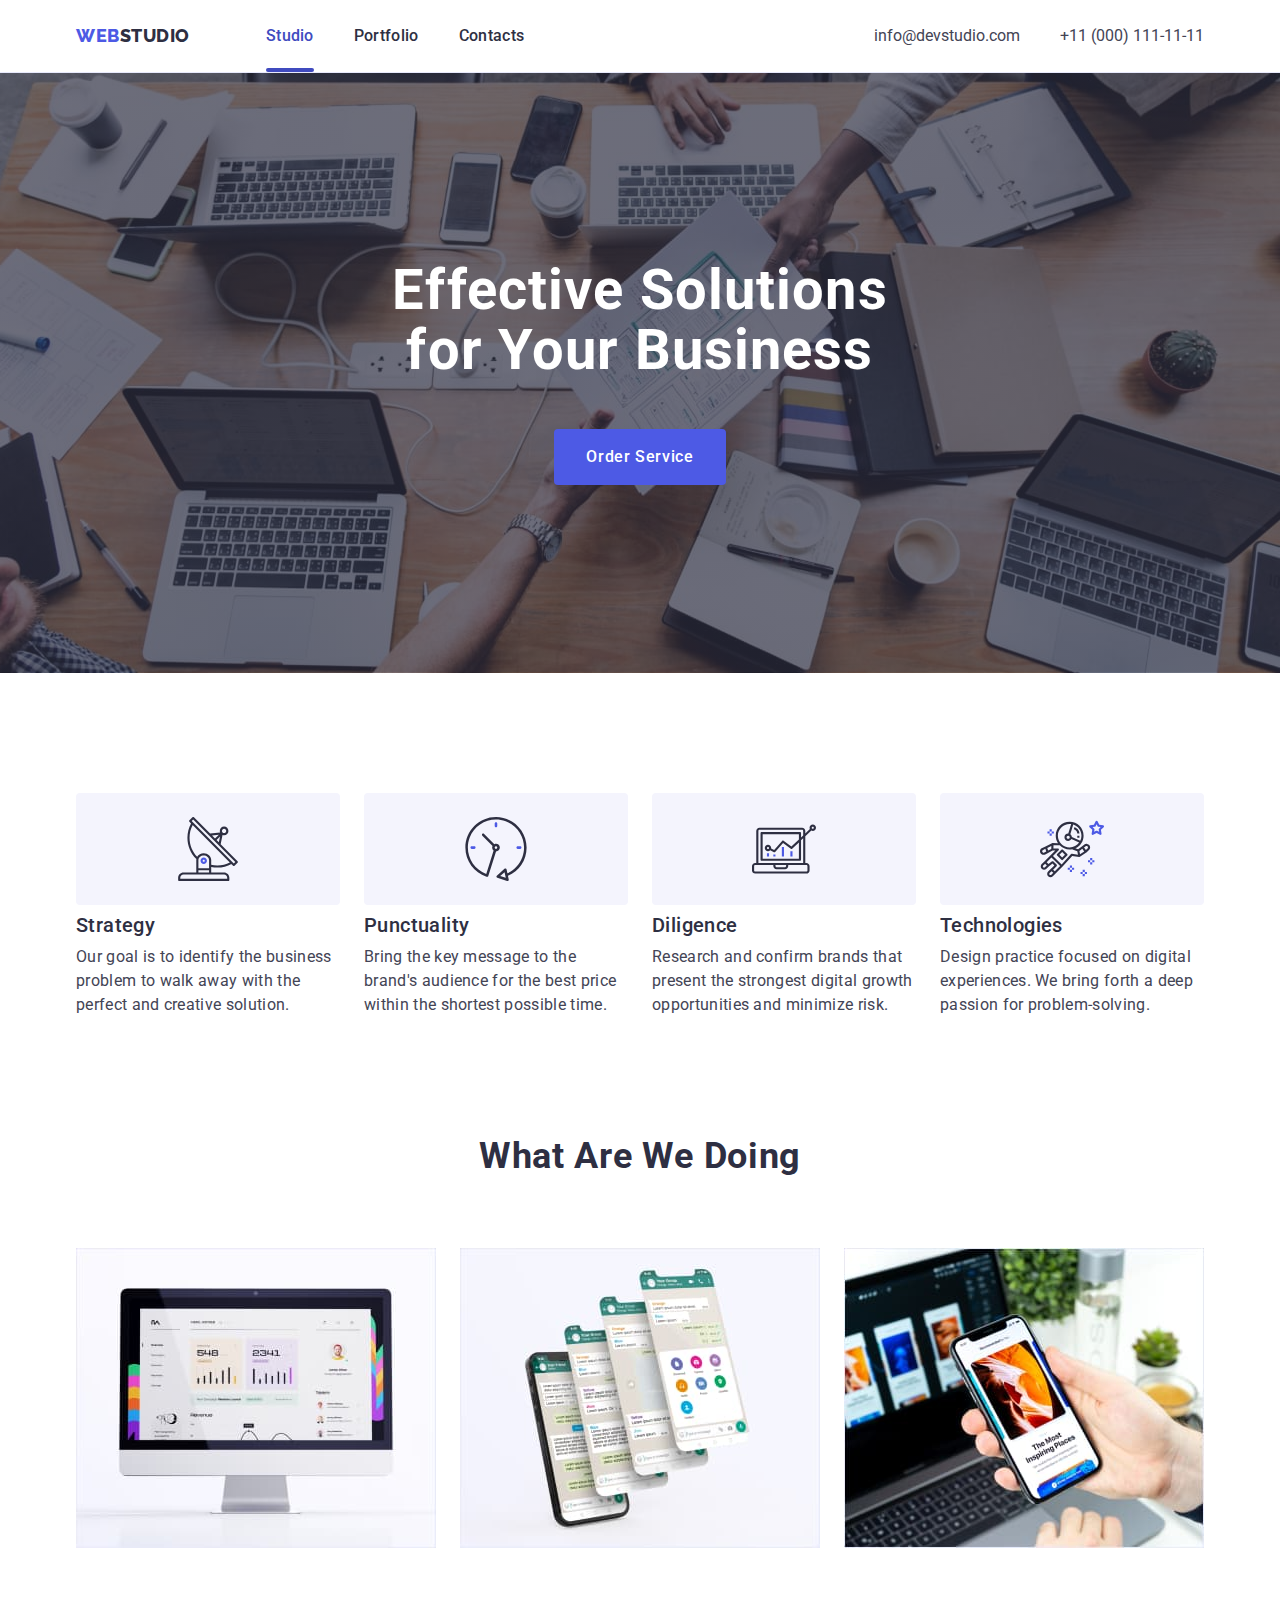
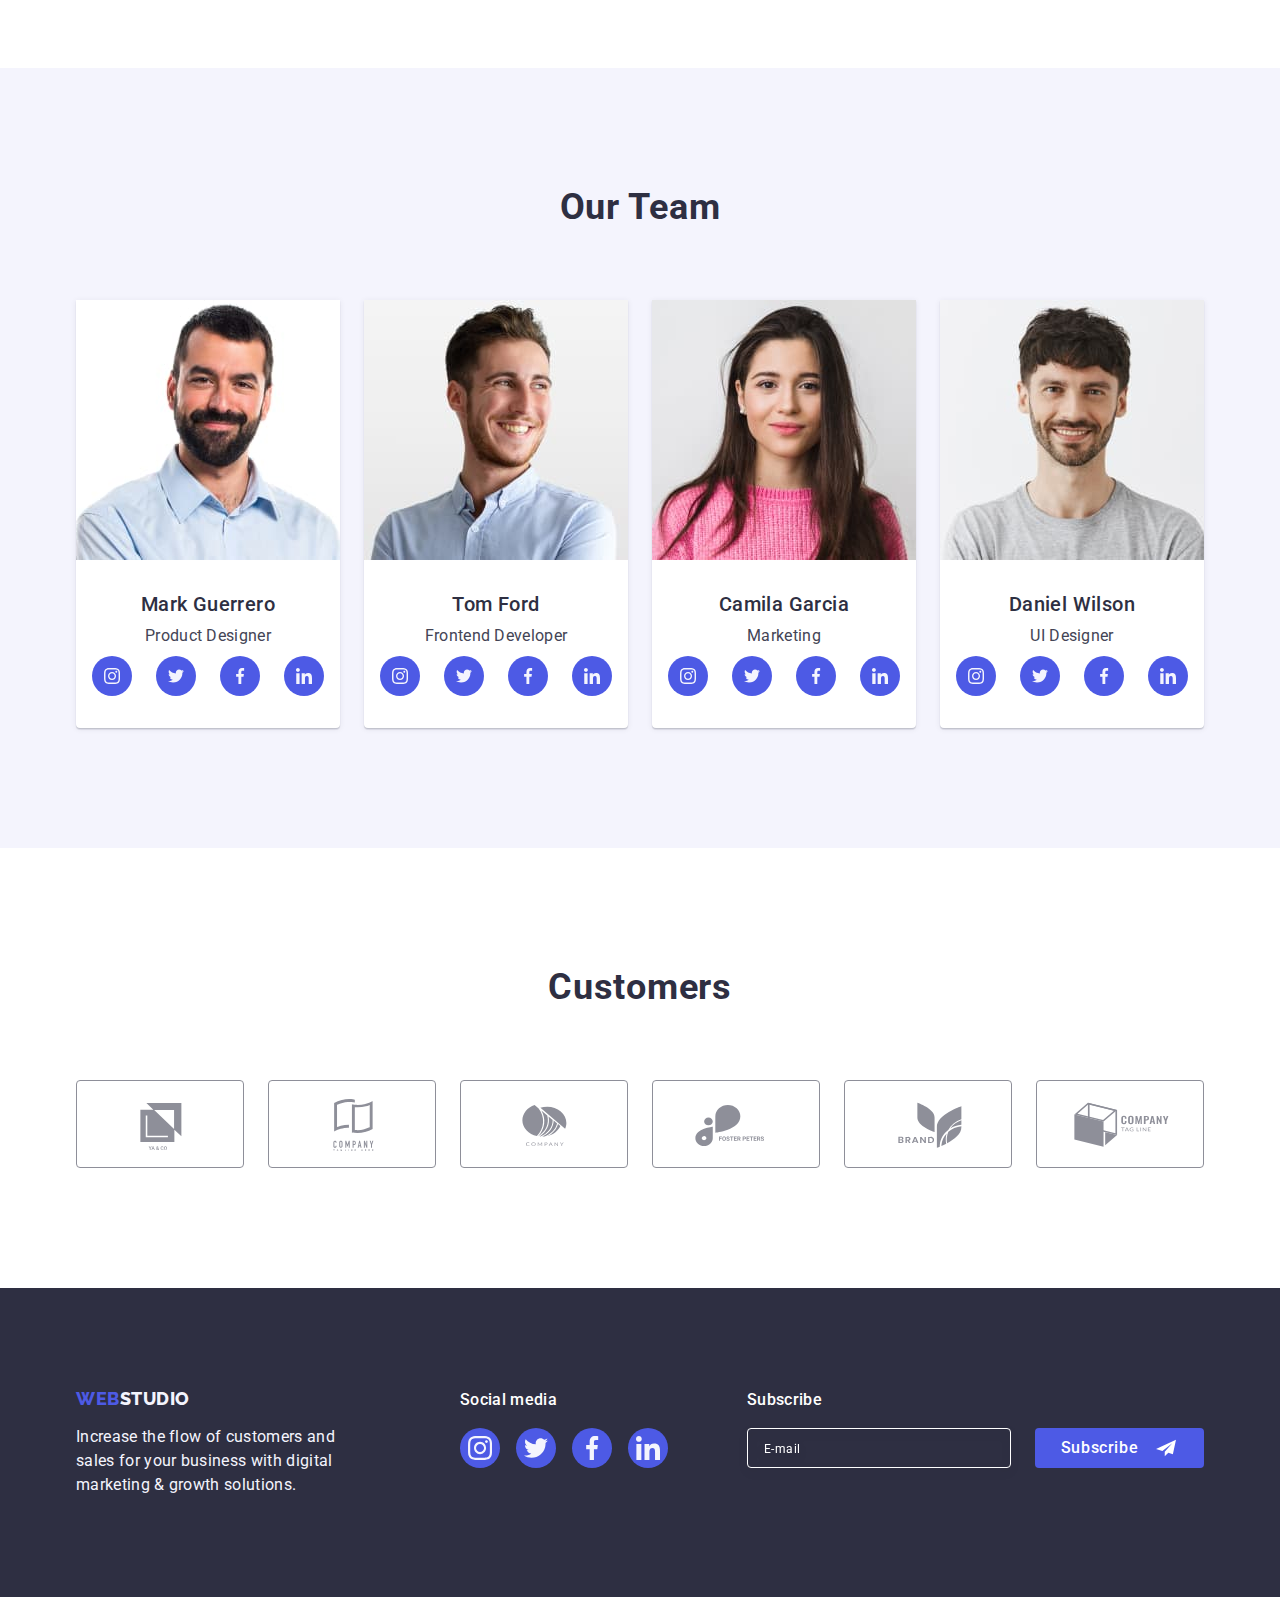
==== commit a1e26249: "дз после правок" ====
--- a/index.html
+++ b/index.html
@@ -388,7 +388,7 @@
             </li>
           </ul>
         </div>
-        <div>
+        <div class="ftr-form">
           <p class="social-ftr">Subscribe</p>
         <form class="subscribe-box">
             <label>
@@ -426,6 +426,7 @@
           <div class="modal-field">
             <input
               class="modal-input"
+              id="Name"
               type="text"
               name="Name"
               required
@@ -440,6 +441,7 @@
           <div class="modal-field">
             <input
               class="modal-input"
+              id="Phone"
               type="tel"
               name="Phone"
               required
@@ -454,6 +456,7 @@
           <div class="modal-field">
             <input
               class="modal-input"
+              id="Email"
               type="email"
               name="Email"
               required
@@ -469,8 +472,8 @@
            rows="5" 
            placeholder="Text input"
            ></textarea>
-          <label class="checboxed">
-            <input class="modal-agreement" type="checkbox" />
+          <label class="checboxed" for="checbox">
+            <input class="modal-agreement" id="checbox" type="checkbox" />
             <svg class="modal-cheked-icon" width="16" height="16">
               <use class="modal-agreement-icon-uncheked" href="./images/icons.svg#icon-uncheked"></use>
               <use class="modal-agreement-icon-cheked" href="./images/icons.svg#icon-checked"></use>
--- a/css/styles.css
+++ b/css/styles.css
@@ -423,6 +423,9 @@
   letter-spacing: 0.02em;
   width: 264px;
 }
+.footer-style{
+  margin-right: 120px;
+}
 
 .logo-ftr {
   margin-bottom: 16px;
@@ -431,7 +434,6 @@
 .footer-container-style {
   display: flex;
   align-items: baseline;
-  gap: 120px;
 }
 .footer-social {
   font-style: normal;
@@ -467,40 +469,41 @@
   background: #31d0aa;
 }
 .social-ftr {
-  font-style: normal;
-  font-weight: 500;
-  font-size: 16px;
-  line-height: 24px;
+  font-weight: 500;
+  font-size: 16px;
   line-height: 1.5;
   letter-spacing: 0.02em;
   color: #ffffff;
   margin-bottom: 16px;
 }
-.ftr-input{
+.ftr-form{
+  margin-left: auto;
+}
+.ftr-input {
   width: 264px;
   height: 40px;
   background-color: transparent;
   border: 1px solid var(--backgrnd-site);
-filter: drop-shadow(0px 4px 4px rgba(0, 0, 0, 0.15));
-border-radius: 4px;
-padding-left: 16px;
-padding-right: 16px;
-color: var(--btn-hero-text);
-}
-.ftr-input::placeholder{
+  filter: drop-shadow(0px 4px 4px rgba(0, 0, 0, 0.15));
+  border-radius: 4px;
+  padding-left: 16px;
+  padding-right: 16px;
+  color: var(--btn-hero-text);
+}
+.ftr-input::placeholder {
   font-style: normal;
-font-weight: 400;
-font-size: 12px;
-line-height: 2;
-letter-spacing: 0.04em;
-color: var(--btn-hero-text);
-}
-.subscribe-box{
+  font-weight: 400;
+  font-size: 12px;
+  line-height: 2;
+  letter-spacing: 0.04em;
+  color: var(--btn-hero-text);
+}
+.subscribe-box {
   display: flex;
   align-items: center;
   gap: 24px;
 }
-.btn-ftr{
+.btn-ftr {
   display: flex;
   gap: 16px;
   padding: 8px 24px;
@@ -509,8 +512,8 @@
   flex-direction: row;
   justify-content: center;
   flex: none;
-order: 0;
-flex-grow: 0;
+  order: 0;
+  flex-grow: 0;
 }
 /* Portfolio */
 .portfolio {
@@ -654,8 +657,7 @@
 .modal {
   position: absolute;
   width: 408px;
-  height: 584px;
-  padding: 0 24px;
+  padding: 72px 24px 24px;
   left: 50%;
   top: 50%;
   transform: translate(-50%, -50%) scale(1);
@@ -677,7 +679,8 @@
   display: flex;
   justify-content: center;
   align-items: center;
-  transition: transform var(--timing-animatiom);
+  transition: background-color var(--timing-animatiom),
+    fill var(--timing-animatiom);
   cursor: pointer;
 }
 .modal-btn-close:hover,
@@ -709,10 +712,8 @@
 }
 .modal-title {
   display: block;
-  margin-top: 72px;
   margin-bottom: 16px;
 
-  font-style: normal;
   font-weight: 500;
   font-size: 16px;
   line-height: 1.5;
@@ -725,7 +726,6 @@
 .modal-label {
   display: block;
   margin-bottom: 4px;
-  font-style: normal;
   font-weight: 400;
   font-size: 12px;
   line-height: 1.17;
@@ -756,6 +756,8 @@
 }
 .modal-form-message {
   position: relative;
+  padding-top: 8px;
+  padding-left: 16px;
   width: 100%;
   resize: none;
   height: 120px;
@@ -776,7 +778,6 @@
   left: 16px;
   top: 8px;
 
-  font-style: normal;
   font-weight: 400;
   font-size: 12px;
   line-height: 1.17;
@@ -789,7 +790,7 @@
   font-size: 12px;
   line-height: 1.17;
   letter-spacing: 0.04em;
-  color: var(--modal-input);
+  color: var(--modal-label);
 }
 .link-modal {
   font-style: normal;
@@ -800,7 +801,7 @@
   color: var(--btn-hero);
 }
 .checboxed {
-   position: relative;
+  position: relative;
   display: flex;
   margin-bottom: 24px;
   align-items: center;
@@ -844,24 +845,22 @@
 .modal-agreement {
   appearance: none;
 }
-.modal-cheked-icon{
+.modal-cheked-icon {
   cursor: pointer;
 }
-.modal-agreement-icon-uncheked{
+.modal-agreement-icon-uncheked {
   opacity: 1;
   transition: var(--timing-animatiom);
 }
 
-.modal-agreement:checked + .modal-cheked-icon > .modal-agreement-icon-uncheked{
-opacity: 0;
-}
-.modal-agreement-icon-cheked{
+.modal-agreement:checked + .modal-cheked-icon > .modal-agreement-icon-uncheked {
+  opacity: 0;
+}
+.modal-agreement-icon-cheked {
   opacity: 0;
   transition: var(--timing-animatiom);
 }
 
-.modal-agreement:checked + .modal-cheked-icon > .modal-agreement-icon-cheked{
-opacity: 1;
-}
-
-
+.modal-agreement:checked + .modal-cheked-icon > .modal-agreement-icon-cheked {
+  opacity: 1;
+}
